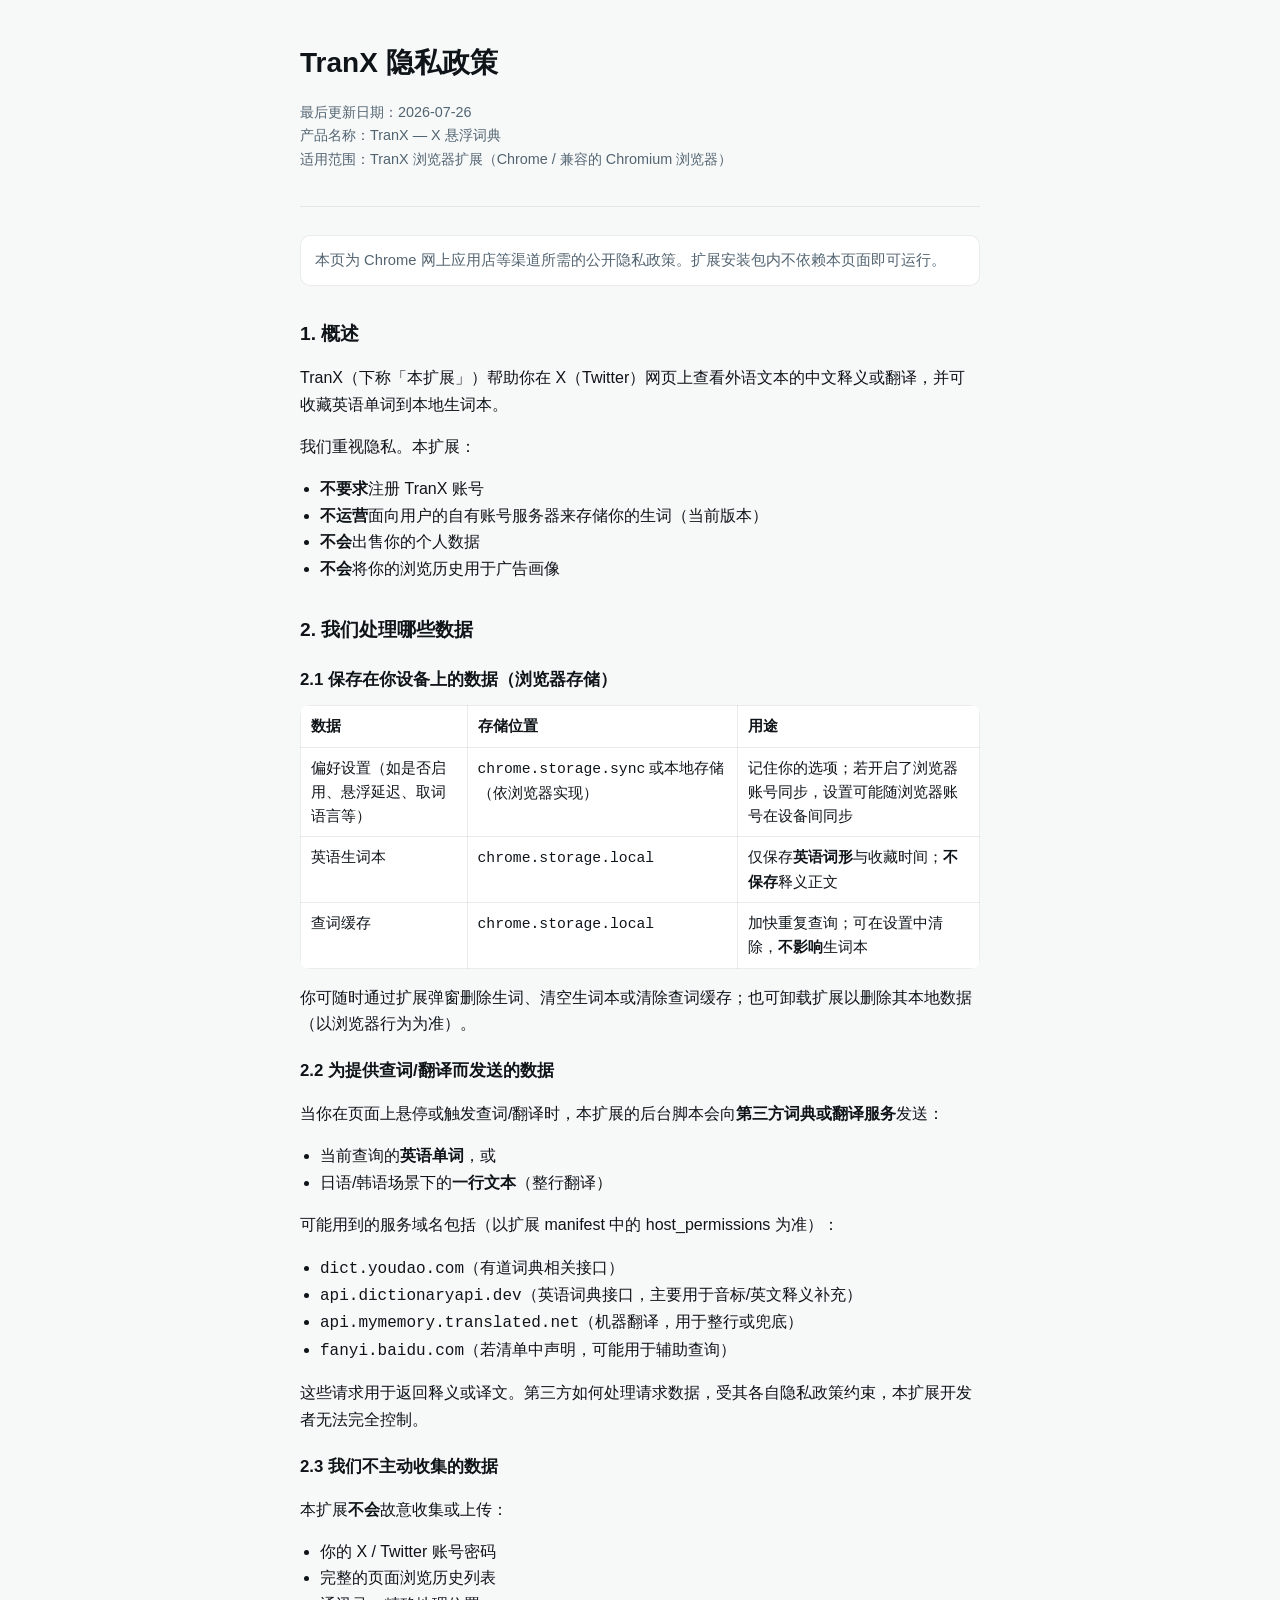
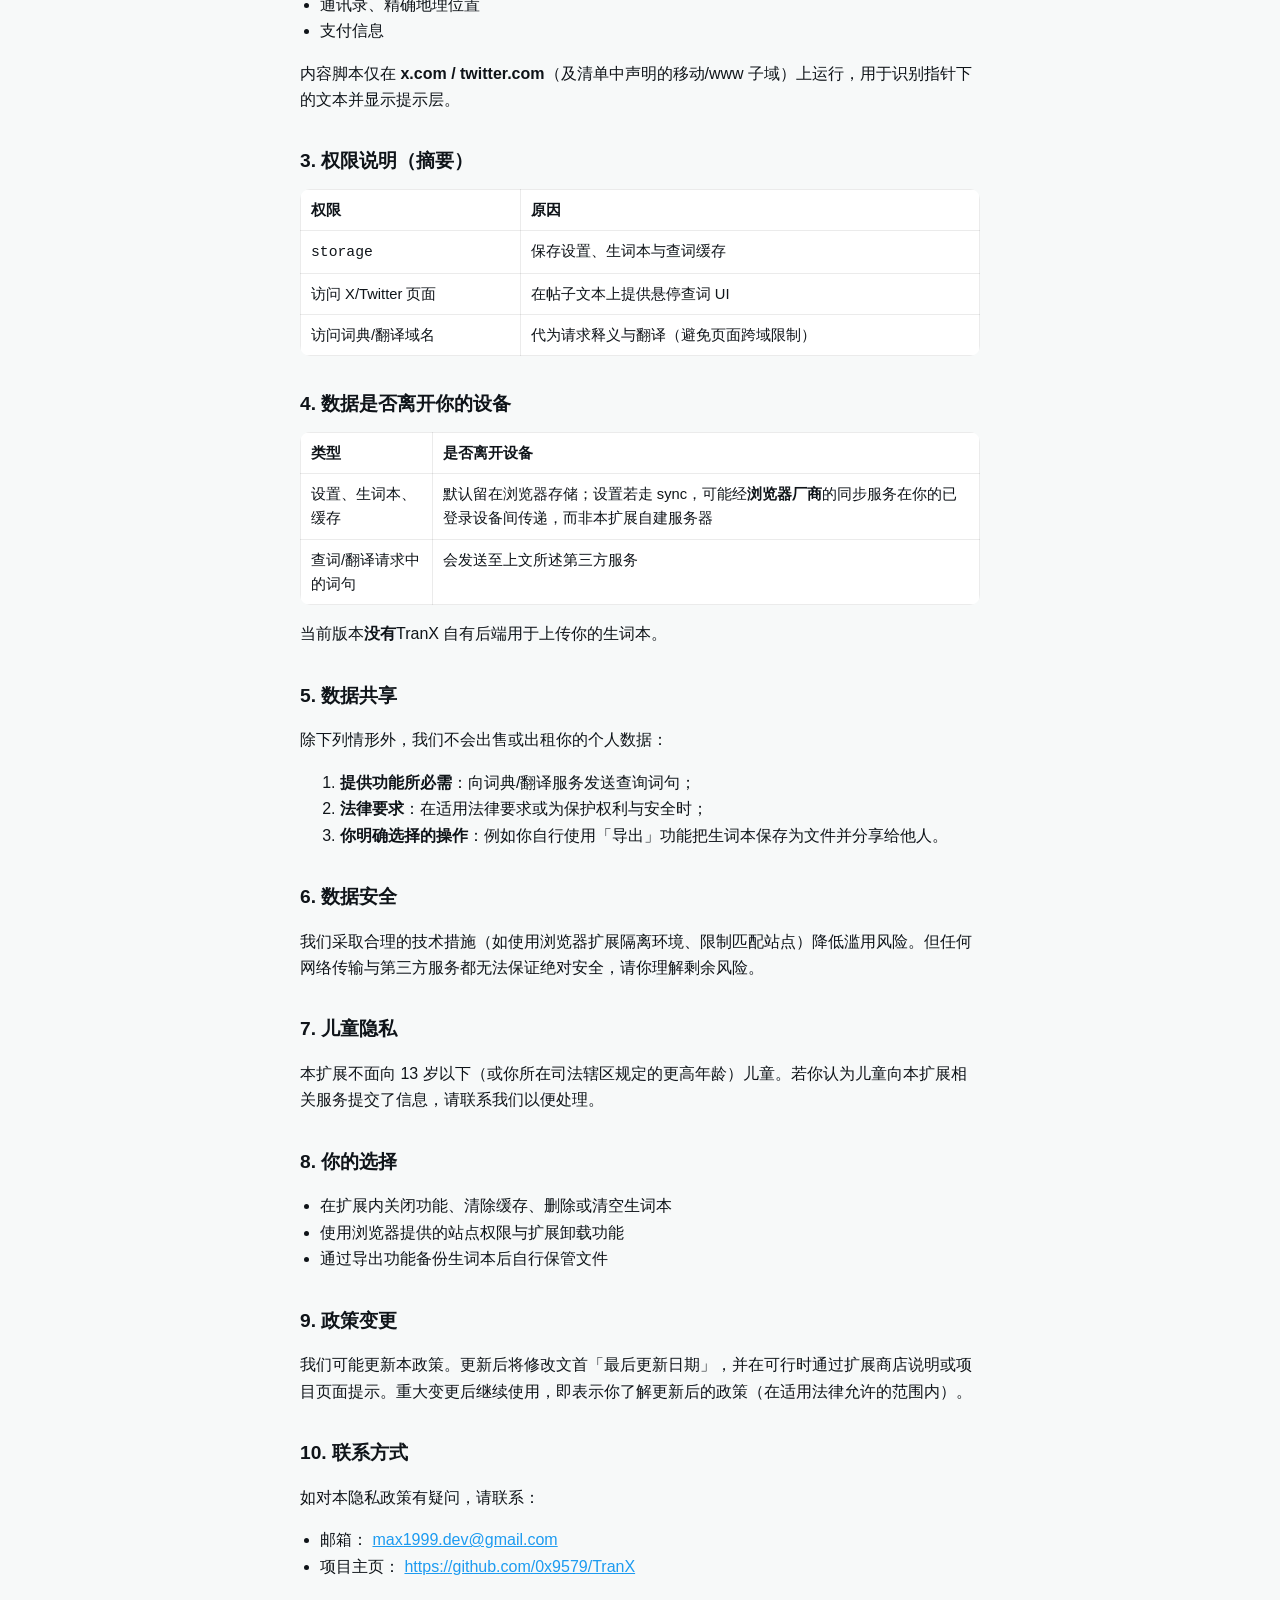
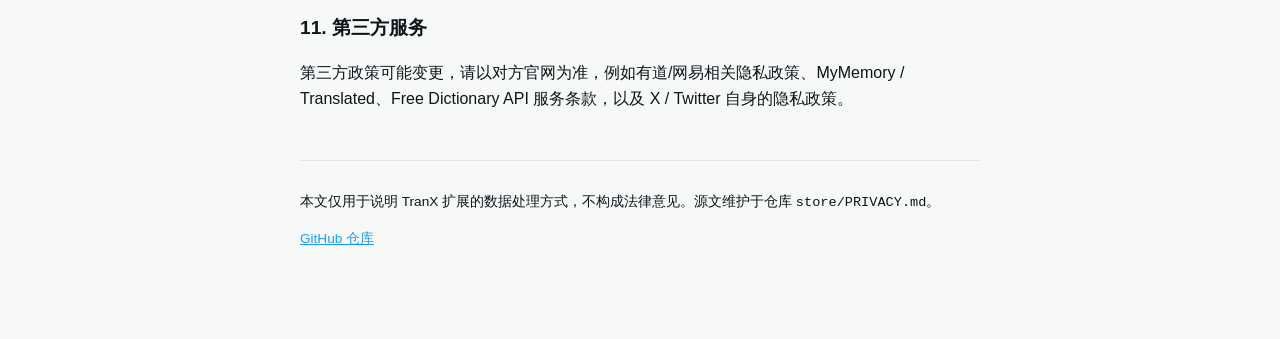
==== docs/privacy.html @ 158c5357 "Publish privacy policy via GitHub Pages under docs/. Add HTML privacy page and site index for the Ch" ====
<!DOCTYPE html>
<html lang="zh-CN">
  <head>
    <meta charset="utf-8" />
    <meta name="viewport" content="width=device-width, initial-scale=1" />
    <title>TranX 隐私政策</title>
    <meta name="description" content="TranX — X 悬浮词典 隐私政策" />
    <style>
      :root {
        color-scheme: light dark;
        --bg: #0f1419;
        --fg: #e7e9ea;
        --muted: #8b98a5;
        --accent: #1d9bf0;
        --border: rgba(255, 255, 255, 0.1);
        --card: rgba(255, 255, 255, 0.03);
      }
      @media (prefers-color-scheme: light) {
        :root {
          --bg: #f7f9f9;
          --fg: #0f1419;
          --muted: #536471;
          --border: rgba(0, 0, 0, 0.08);
          --card: #fff;
        }
      }
      * {
        box-sizing: border-box;
      }
      body {
        margin: 0;
        font-family: -apple-system, BlinkMacSystemFont, "Segoe UI", Roboto,
          "PingFang SC", "Microsoft YaHei", sans-serif;
        background: var(--bg);
        color: var(--fg);
        line-height: 1.65;
        font-size: 16px;
      }
      main {
        max-width: 720px;
        margin: 0 auto;
        padding: 40px 20px 80px;
      }
      header {
        margin-bottom: 28px;
        padding-bottom: 20px;
        border-bottom: 1px solid var(--border);
      }
      h1 {
        font-size: 1.75rem;
        margin: 0 0 8px;
      }
      .meta {
        color: var(--muted);
        font-size: 0.9rem;
      }
      h2 {
        font-size: 1.2rem;
        margin: 2rem 0 0.75rem;
      }
      h3 {
        font-size: 1.05rem;
        margin: 1.25rem 0 0.5rem;
      }
      p,
      li {
        color: var(--fg);
      }
      ul {
        padding-left: 1.25rem;
      }
      a {
        color: var(--accent);
      }
      table {
        width: 100%;
        border-collapse: collapse;
        font-size: 0.92rem;
        margin: 0.75rem 0 1rem;
        background: var(--card);
        border-radius: 10px;
        overflow: hidden;
      }
      th,
      td {
        border: 1px solid var(--border);
        padding: 8px 10px;
        text-align: left;
        vertical-align: top;
      }
      th {
        font-weight: 600;
      }
      .note {
        background: var(--card);
        border: 1px solid var(--border);
        border-radius: 10px;
        padding: 12px 14px;
        color: var(--muted);
        font-size: 0.92rem;
      }
      footer {
        margin-top: 3rem;
        padding-top: 1rem;
        border-top: 1px solid var(--border);
        color: var(--muted);
        font-size: 0.85rem;
      }
    </style>
  </head>
  <body>
    <main>
      <header>
        <h1>TranX 隐私政策</h1>
        <p class="meta">
          最后更新日期：2026-07-26<br />
          产品名称：TranX — X 悬浮词典<br />
          适用范围：TranX 浏览器扩展（Chrome / 兼容的 Chromium 浏览器）
        </p>
      </header>

      <p class="note">
        本页为 Chrome 网上应用店等渠道所需的公开隐私政策。扩展安装包内不依赖本页面即可运行。
      </p>

      <h2>1. 概述</h2>
      <p>
        TranX（下称「本扩展」）帮助你在 X（Twitter）网页上查看外语文本的中文释义或翻译，并可收藏英语单词到本地生词本。
      </p>
      <p>我们重视隐私。本扩展：</p>
      <ul>
        <li><strong>不要求</strong>注册 TranX 账号</li>
        <li>
          <strong>不运营</strong>面向用户的自有账号服务器来存储你的生词（当前版本）
        </li>
        <li><strong>不会</strong>出售你的个人数据</li>
        <li><strong>不会</strong>将你的浏览历史用于广告画像</li>
      </ul>

      <h2>2. 我们处理哪些数据</h2>

      <h3>2.1 保存在你设备上的数据（浏览器存储）</h3>
      <table>
        <thead>
          <tr>
            <th>数据</th>
            <th>存储位置</th>
            <th>用途</th>
          </tr>
        </thead>
        <tbody>
          <tr>
            <td>偏好设置（如是否启用、悬浮延迟、取词语言等）</td>
            <td><code>chrome.storage.sync</code> 或本地存储（依浏览器实现）</td>
            <td>
              记住你的选项；若开启了浏览器账号同步，设置可能随浏览器账号在设备间同步
            </td>
          </tr>
          <tr>
            <td>英语生词本</td>
            <td><code>chrome.storage.local</code></td>
            <td>仅保存<strong>英语词形</strong>与收藏时间；<strong>不保存</strong>释义正文</td>
          </tr>
          <tr>
            <td>查词缓存</td>
            <td><code>chrome.storage.local</code></td>
            <td>加快重复查询；可在设置中清除，<strong>不影响</strong>生词本</td>
          </tr>
        </tbody>
      </table>
      <p>
        你可随时通过扩展弹窗删除生词、清空生词本或清除查词缓存；也可卸载扩展以删除其本地数据（以浏览器行为为准）。
      </p>

      <h3>2.2 为提供查词/翻译而发送的数据</h3>
      <p>
        当你在页面上悬停或触发查词/翻译时，本扩展的后台脚本会向<strong>第三方词典或翻译服务</strong>发送：
      </p>
      <ul>
        <li>当前查询的<strong>英语单词</strong>，或</li>
        <li>日语/韩语场景下的<strong>一行文本</strong>（整行翻译）</li>
      </ul>
      <p>可能用到的服务域名包括（以扩展 manifest 中的 host_permissions 为准）：</p>
      <ul>
        <li><code>dict.youdao.com</code>（有道词典相关接口）</li>
        <li>
          <code>api.dictionaryapi.dev</code>（英语词典接口，主要用于音标/英文释义补充）
        </li>
        <li>
          <code>api.mymemory.translated.net</code>（机器翻译，用于整行或兜底）
        </li>
        <li>
          <code>fanyi.baidu.com</code>（若清单中声明，可能用于辅助查询）
        </li>
      </ul>
      <p>
        这些请求用于返回释义或译文。第三方如何处理请求数据，受其各自隐私政策约束，本扩展开发者无法完全控制。
      </p>

      <h3>2.3 我们不主动收集的数据</h3>
      <p>本扩展<strong>不会</strong>故意收集或上传：</p>
      <ul>
        <li>你的 X / Twitter 账号密码</li>
        <li>完整的页面浏览历史列表</li>
        <li>通讯录、精确地理位置</li>
        <li>支付信息</li>
      </ul>
      <p>
        内容脚本仅在 <strong>x.com / twitter.com</strong>（及清单中声明的移动/www
        子域）上运行，用于识别指针下的文本并显示提示层。
      </p>

      <h2>3. 权限说明（摘要）</h2>
      <table>
        <thead>
          <tr>
            <th>权限</th>
            <th>原因</th>
          </tr>
        </thead>
        <tbody>
          <tr>
            <td><code>storage</code></td>
            <td>保存设置、生词本与查词缓存</td>
          </tr>
          <tr>
            <td>访问 X/Twitter 页面</td>
            <td>在帖子文本上提供悬停查词 UI</td>
          </tr>
          <tr>
            <td>访问词典/翻译域名</td>
            <td>代为请求释义与翻译（避免页面跨域限制）</td>
          </tr>
        </tbody>
      </table>

      <h2>4. 数据是否离开你的设备</h2>
      <table>
        <thead>
          <tr>
            <th>类型</th>
            <th>是否离开设备</th>
          </tr>
        </thead>
        <tbody>
          <tr>
            <td>设置、生词本、缓存</td>
            <td>
              默认留在浏览器存储；设置若走 sync，可能经<strong>浏览器厂商</strong>的同步服务在你的已登录设备间传递，而非本扩展自建服务器
            </td>
          </tr>
          <tr>
            <td>查词/翻译请求中的词句</td>
            <td>会发送至上文所述第三方服务</td>
          </tr>
        </tbody>
      </table>
      <p>当前版本<strong>没有</strong>TranX 自有后端用于上传你的生词本。</p>

      <h2>5. 数据共享</h2>
      <p>除下列情形外，我们不会出售或出租你的个人数据：</p>
      <ol>
        <li><strong>提供功能所必需</strong>：向词典/翻译服务发送查询词句；</li>
        <li>
          <strong>法律要求</strong>：在适用法律要求或为保护权利与安全时；
        </li>
        <li>
          <strong>你明确选择的操作</strong>：例如你自行使用「导出」功能把生词本保存为文件并分享给他人。
        </li>
      </ol>

      <h2>6. 数据安全</h2>
      <p>
        我们采取合理的技术措施（如使用浏览器扩展隔离环境、限制匹配站点）降低滥用风险。但任何网络传输与第三方服务都无法保证绝对安全，请你理解剩余风险。
      </p>

      <h2>7. 儿童隐私</h2>
      <p>
        本扩展不面向 13 岁以下（或你所在司法辖区规定的更高年龄）儿童。若你认为儿童向本扩展相关服务提交了信息，请联系我们以便处理。
      </p>

      <h2>8. 你的选择</h2>
      <ul>
        <li>在扩展内关闭功能、清除缓存、删除或清空生词本</li>
        <li>使用浏览器提供的站点权限与扩展卸载功能</li>
        <li>通过导出功能备份生词本后自行保管文件</li>
      </ul>

      <h2>9. 政策变更</h2>
      <p>
        我们可能更新本政策。更新后将修改文首「最后更新日期」，并在可行时通过扩展商店说明或项目页面提示。重大变更后继续使用，即表示你了解更新后的政策（在适用法律允许的范围内）。
      </p>

      <h2>10. 联系方式</h2>
      <p>如对本隐私政策有疑问，请联系：</p>
      <ul>
        <li>
          邮箱：
          <a href="mailto:max1999.dev@gmail.com">max1999.dev@gmail.com</a>
        </li>
        <li>
          项目主页：
          <a href="https://github.com/0x9579/TranX">https://github.com/0x9579/TranX</a>
        </li>
      </ul>

      <h2>11. 第三方服务</h2>
      <p>
        第三方政策可能变更，请以对方官网为准，例如有道/网易相关隐私政策、MyMemory /
        Translated、Free Dictionary API 服务条款，以及 X / Twitter 自身的隐私政策。
      </p>

      <footer>
        <p>
          本文仅用于说明 TranX
          扩展的数据处理方式，不构成法律意见。源文维护于仓库
          <code>store/PRIVACY.md</code>。
        </p>
        <p>
          <a href="https://github.com/0x9579/TranX">GitHub 仓库</a>
        </p>
      </footer>
    </main>
  </body>
</html>
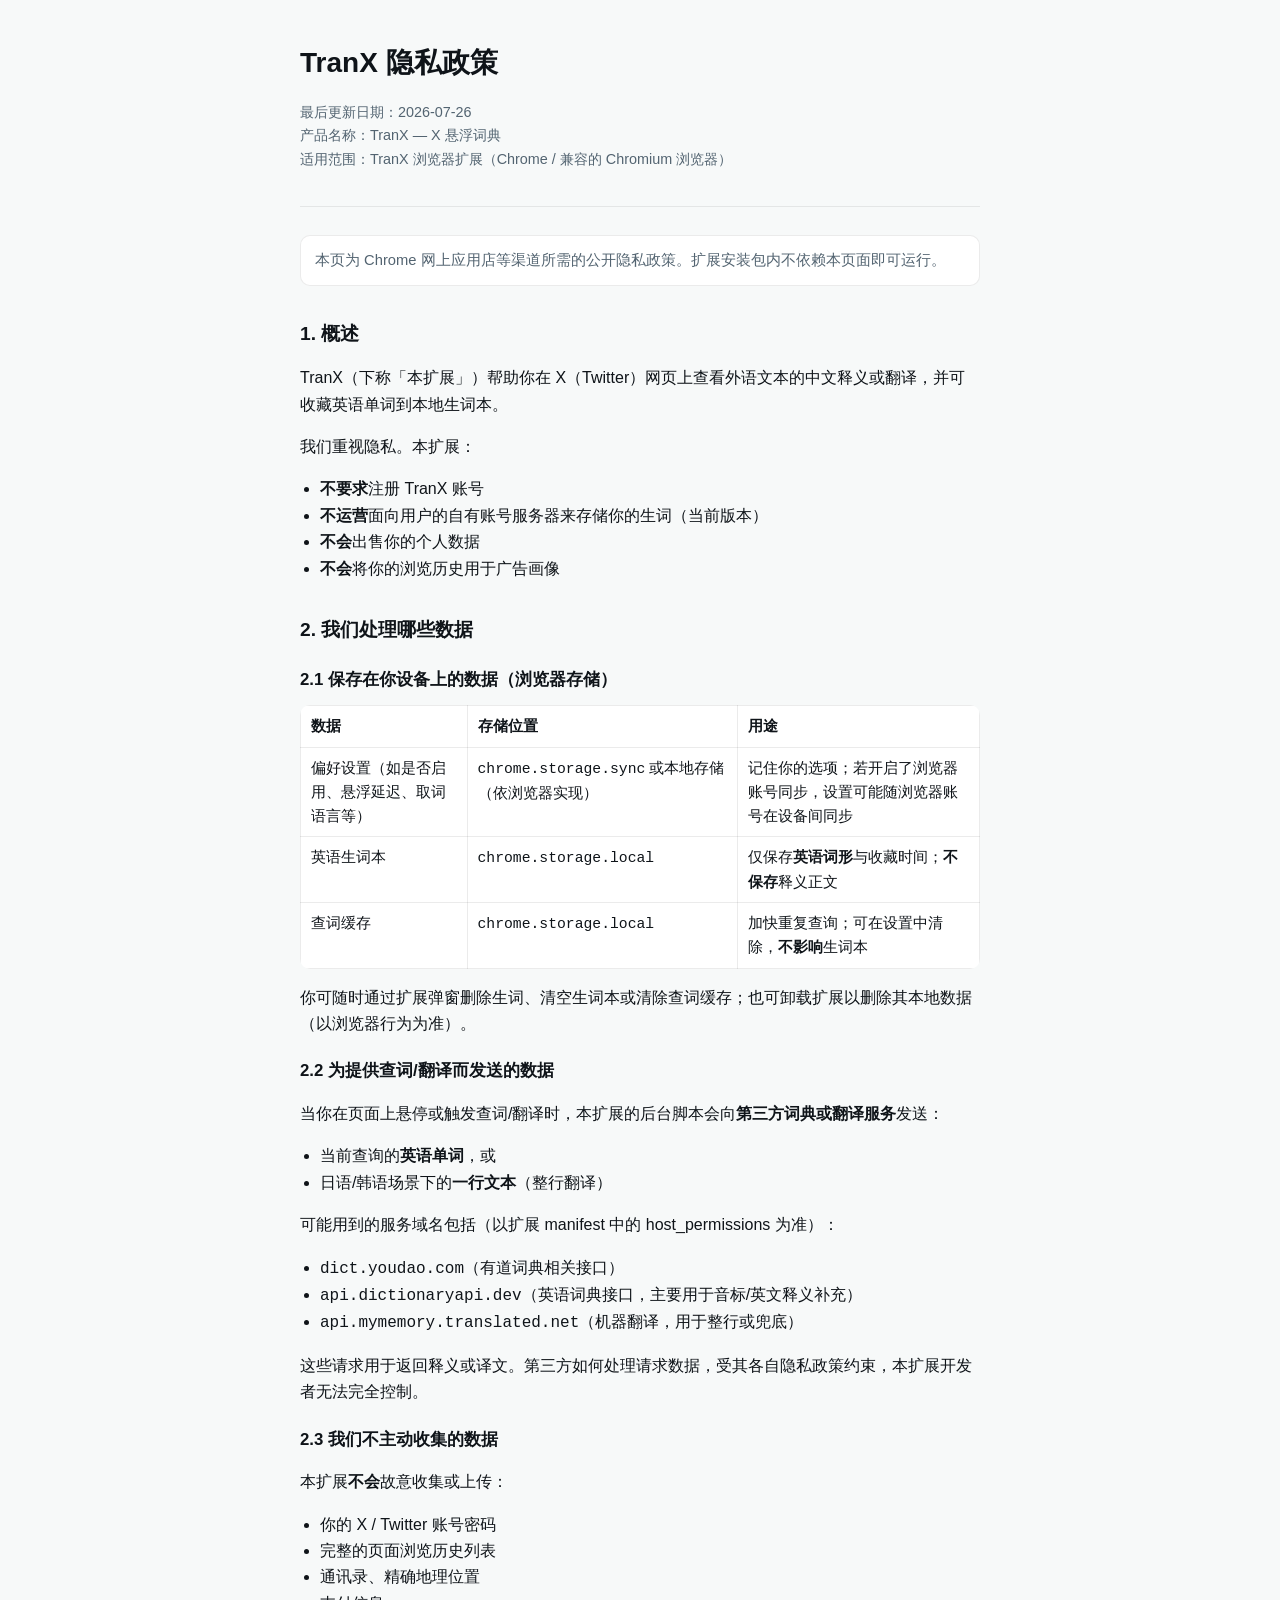
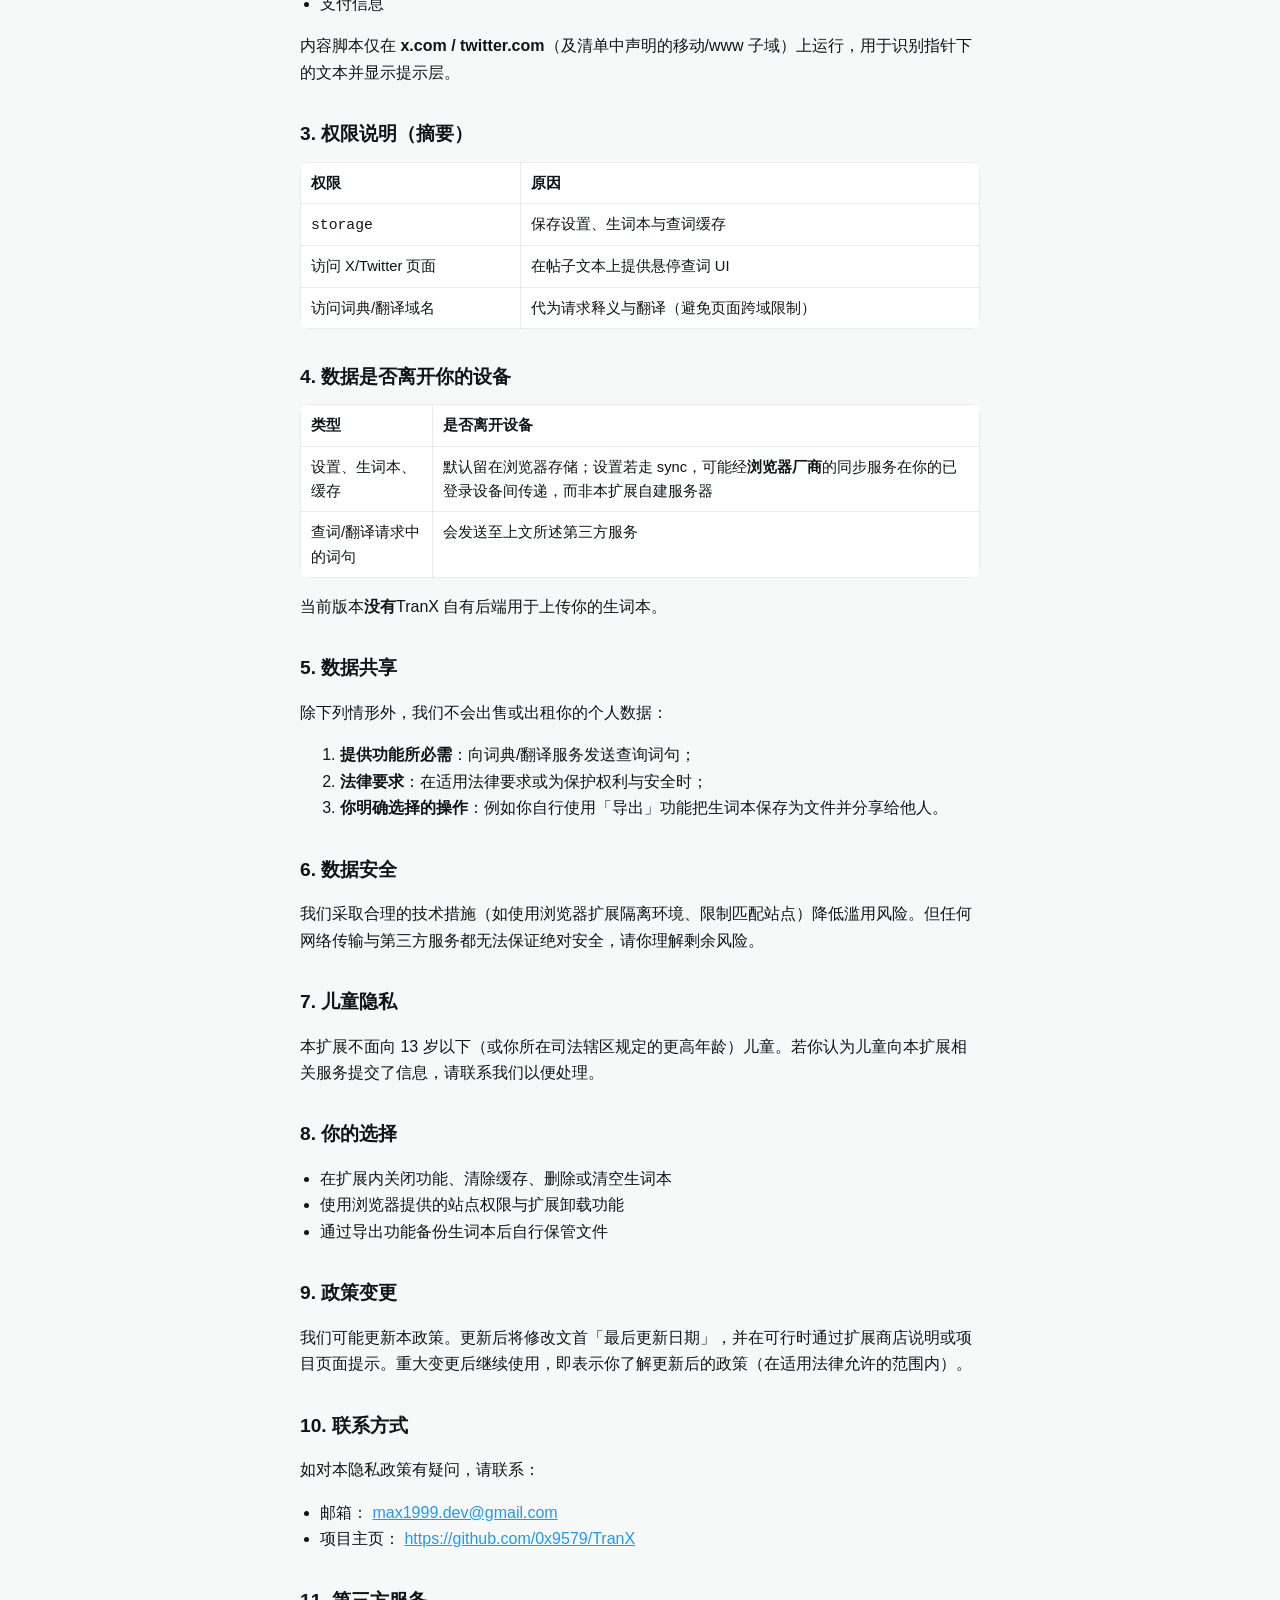
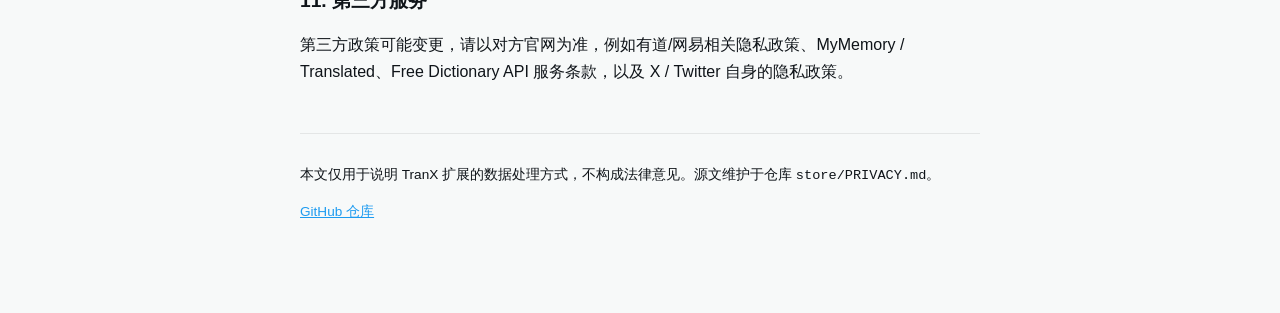
==== commit 2e692488: "Drop unused Baidu host permission and package v1.3.3. Remove fanyi.baidu.com from host_permissions a" ====
--- a/docs/privacy.html
+++ b/docs/privacy.html
@@ -189,9 +189,6 @@
         <li>
           <code>api.mymemory.translated.net</code>（机器翻译，用于整行或兜底）
         </li>
-        <li>
-          <code>fanyi.baidu.com</code>（若清单中声明，可能用于辅助查询）
-        </li>
       </ul>
       <p>
         这些请求用于返回释义或译文。第三方如何处理请求数据，受其各自隐私政策约束，本扩展开发者无法完全控制。
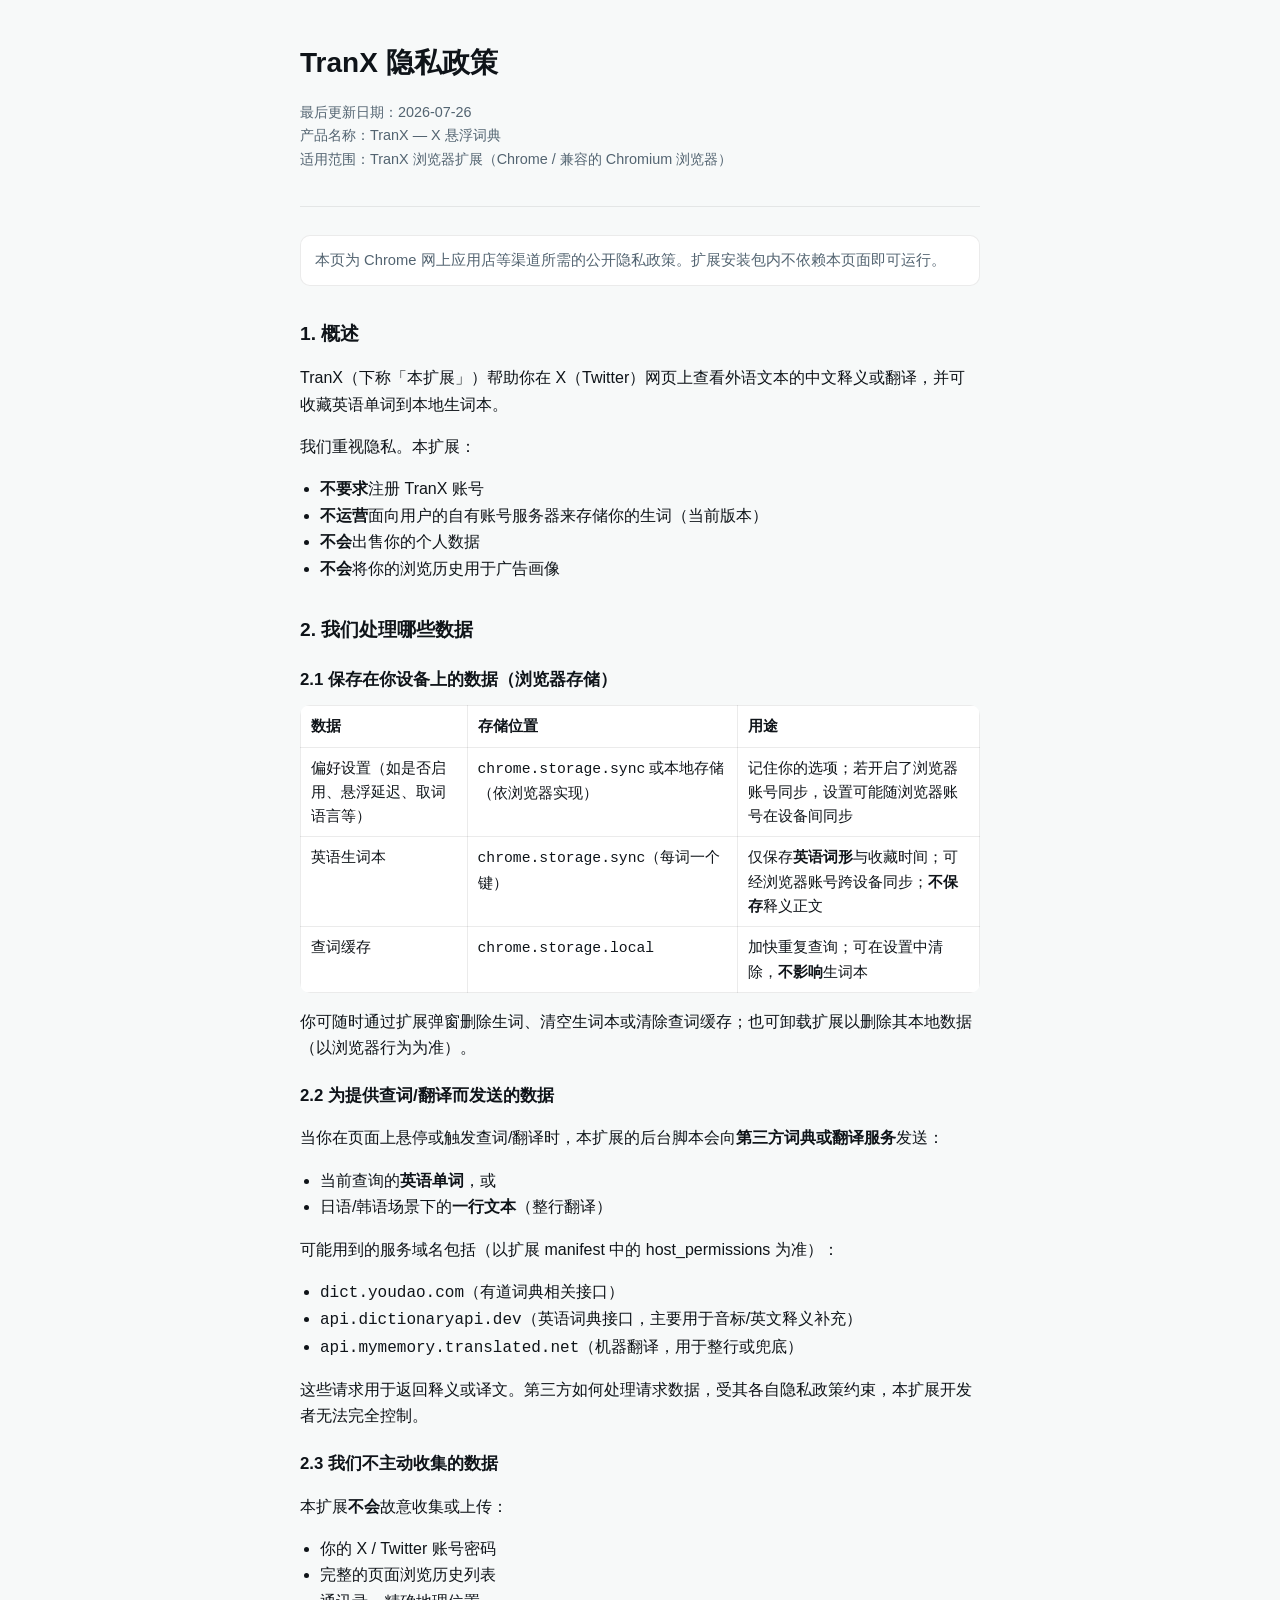
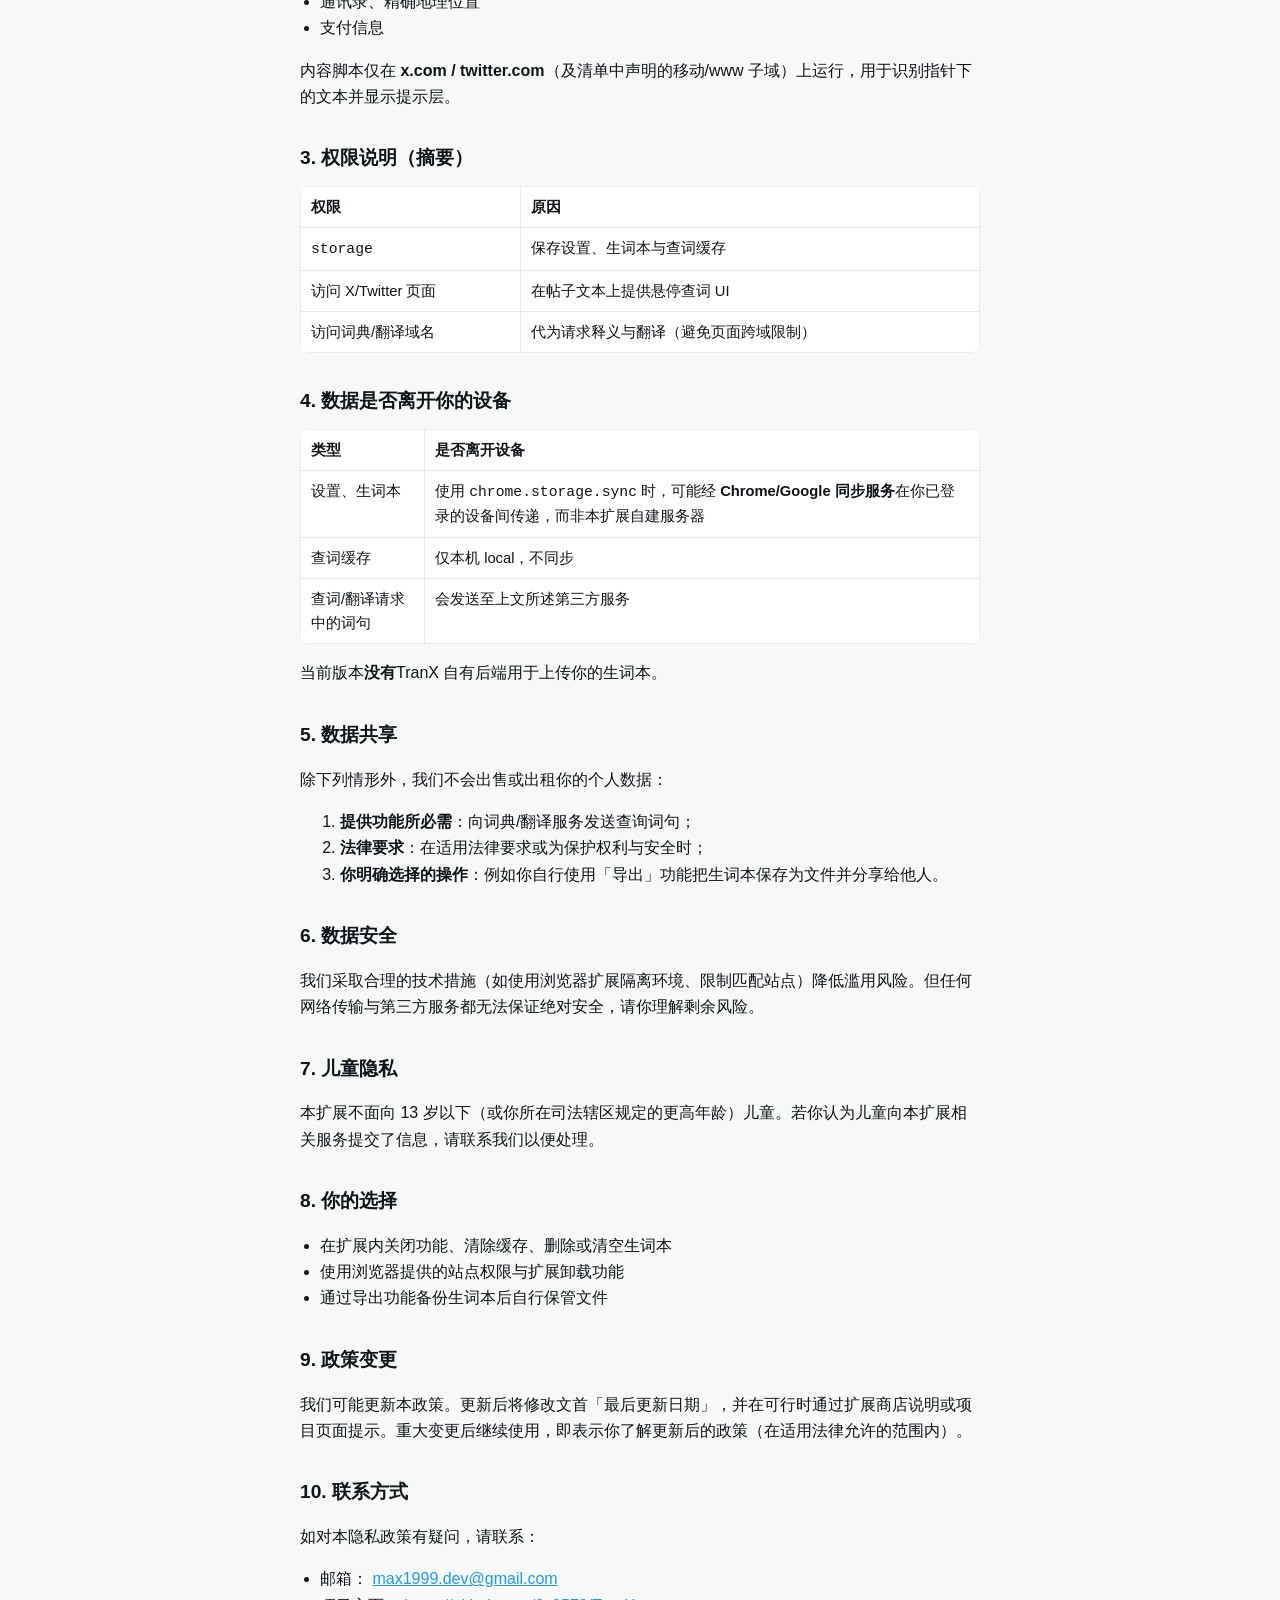
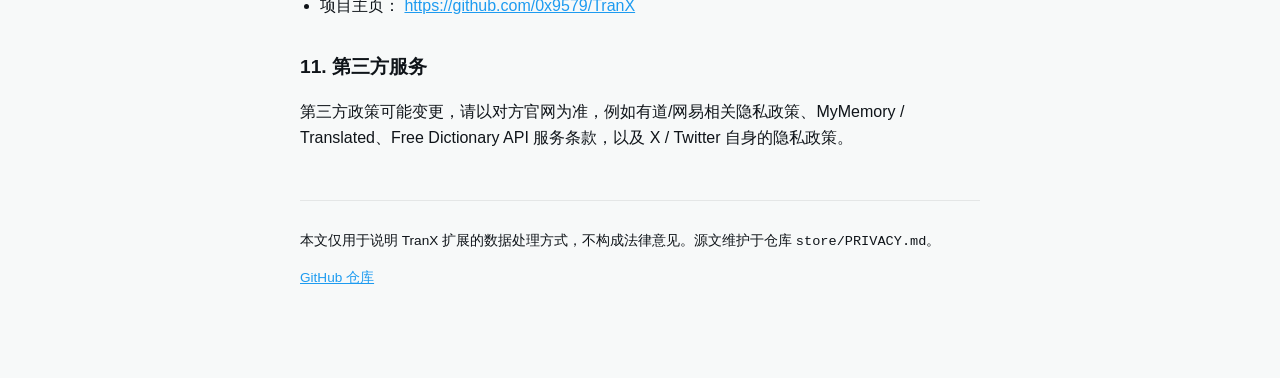
==== commit 08dfe6b5: "Sync English vocab book via chrome.storage.sync. Store each word as tv:<word> under sync for multi-d" ====
--- a/docs/privacy.html
+++ b/docs/privacy.html
@@ -158,8 +158,10 @@
           </tr>
           <tr>
             <td>英语生词本</td>
-            <td><code>chrome.storage.local</code></td>
-            <td>仅保存<strong>英语词形</strong>与收藏时间；<strong>不保存</strong>释义正文</td>
+            <td><code>chrome.storage.sync</code>（每词一个键）</td>
+            <td>
+              仅保存<strong>英语词形</strong>与收藏时间；可经浏览器账号跨设备同步；<strong>不保存</strong>释义正文
+            </td>
           </tr>
           <tr>
             <td>查词缓存</td>
@@ -241,10 +243,15 @@
         </thead>
         <tbody>
           <tr>
-            <td>设置、生词本、缓存</td>
+            <td>设置、生词本</td>
             <td>
-              默认留在浏览器存储；设置若走 sync，可能经<strong>浏览器厂商</strong>的同步服务在你的已登录设备间传递，而非本扩展自建服务器
+              使用 <code>chrome.storage.sync</code> 时，可能经
+              <strong>Chrome/Google 同步服务</strong>在你已登录的设备间传递，而非本扩展自建服务器
             </td>
+          </tr>
+          <tr>
+            <td>查词缓存</td>
+            <td>仅本机 local，不同步</td>
           </tr>
           <tr>
             <td>查词/翻译请求中的词句</td>
